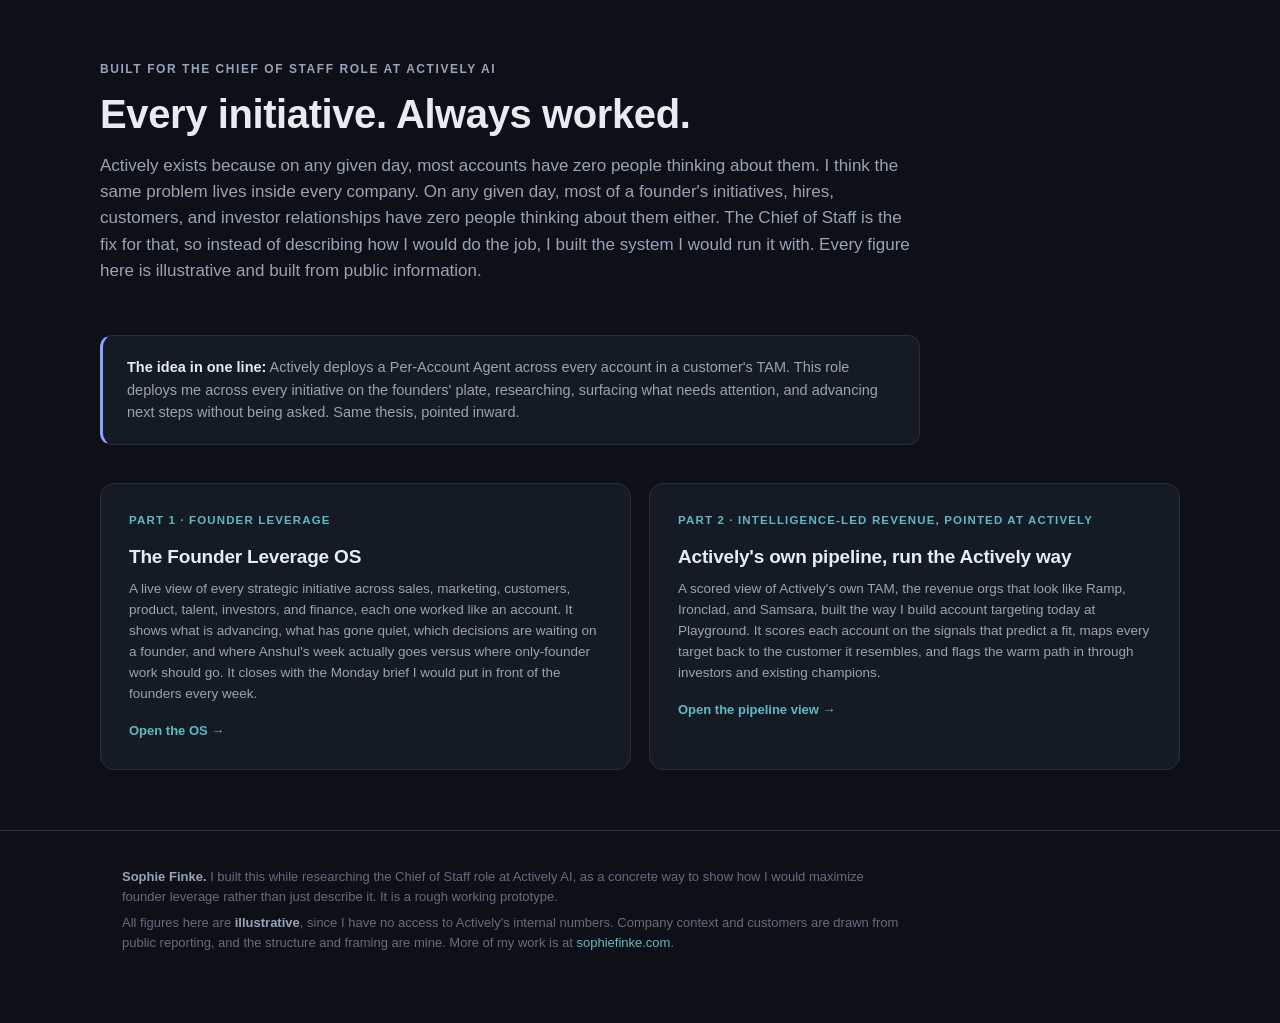
==== actively_cos/index.html @ eb51a1d4 "Add Actively AI Chief of Staff artifact at /actively_cos Co-Authored-By: Claude Fable 5 <noreply@ant" ====
<!DOCTYPE html>
<html lang="en">
<head>
<meta charset="utf-8" />
<meta name="viewport" content="width=device-width, initial-scale=1" />
<title>Chief of Staff · Actively AI · Sophie Finke</title>
<meta name="description" content="A working artifact for the Chief of Staff role at Actively AI: a founder leverage OS that works every strategic initiative the way Actively works every account, and an intelligence-led view of Actively's own pipeline. Data is illustrative." />
<link rel="stylesheet" href="style.css" />
</head>
<body>

<div class="hero wrap">
  <div class="eyebrow">Built for the Chief of Staff role at Actively AI</div>
  <h1>Every initiative. Always worked.</h1>
  <p class="sub">Actively exists because on any given day, most accounts have zero people thinking about them. I think the same problem lives inside every company. On any given day, most of a founder's initiatives, hires, customers, and investor relationships have zero people thinking about them either. The Chief of Staff is the fix for that, so instead of describing how I would do the job, I built the system I would run it with. Every figure here is illustrative and built from public information.</p>

  <div class="thesis">
    <p><b>The idea in one line:</b> Actively deploys a Per-Account Agent across every account in a customer's TAM. This role deploys me across every initiative on the founders' plate, researching, surfacing what needs attention, and advancing next steps without being asked. Same thesis, pointed inward.</p>
  </div>

  <div class="hero-cards">
    <a class="qcard" href="os/">
      <div class="qnum">Part 1 · Founder leverage</div>
      <h3>The Founder Leverage OS</h3>
      <p>A live view of every strategic initiative across sales, marketing, customers, product, talent, investors, and finance, each one worked like an account. It shows what is advancing, what has gone quiet, which decisions are waiting on a founder, and where Anshul's week actually goes versus where only-founder work should go. It closes with the Monday brief I would put in front of the founders every week.</p>
      <div class="qgo" style="margin-top:14px">Open the OS →</div>
    </a>
    <a class="qcard" href="gtm/">
      <div class="qnum">Part 2 · Intelligence-led revenue, pointed at Actively</div>
      <h3>Actively's own pipeline, run the Actively way</h3>
      <p>A scored view of Actively's own TAM, the revenue orgs that look like Ramp, Ironclad, and Samsara, built the way I build account targeting today at Playground. It scores each account on the signals that predict a fit, maps every target back to the customer it resembles, and flags the warm path in through investors and existing champions.</p>
      <div class="qgo" style="margin-top:14px">Open the pipeline view →</div>
    </a>
  </div>
</div>

<footer>
  <div class="wrap">
    <p><b style="color:var(--muted)">Sophie Finke.</b> I built this while researching the Chief of Staff role at Actively AI, as a concrete way to show how I would maximize founder leverage rather than just describe it. It is a rough working prototype.</p>
    <p>All figures here are <b style="color:var(--muted)">illustrative</b>, since I have no access to Actively's internal numbers. Company context and customers are drawn from public reporting, and the structure and framing are mine. More of my work is at <a href="https://sophiefinke.com" target="_blank" rel="noopener">sophiefinke.com</a>.</p>
  </div>
</footer>

</body>
</html>
---- actively_cos/style.css ----
/* =========================================================================
   Chief of Staff — Actively AI. Shared design system.
   Restrained dark palette. Teal = interactive/links; indigo = Actively brand.
   No emoji, no glow, no neon. Declarative analytical voice.
   ========================================================================= */
:root{
  --bg:#0d1117; --panel:#151b24; --panel2:#1a212c; --line:#262f3d;
  --txt:#e7ecf3; --muted:#97a3b6; --dim:#616d80;
  --accent:#5fb8c4;            /* teal — links / interactive */
  --brand:#8ea2ff;             /* indigo — Actively highlight */
  --green:#6cc08a; --amber:#e0a458; --red:#db6b75;
  --chip:#1b2330;
  --sales:#6ea8fe; --mkt:#a98ede; --cust:#57b6c9; --prod:#6cc08a;
  --talent:#e0a458; --inv:#e58a6f; --fin:#8ea2ff; --lead:#c9a0dc;
}
*{box-sizing:border-box}
html{scroll-behavior:smooth}
html,body{margin:0;padding:0}
body{
  background:var(--bg); color:var(--txt);
  font-family:-apple-system,BlinkMacSystemFont,"Segoe UI",Roboto,Helvetica,Arial,sans-serif;
  line-height:1.55; -webkit-font-smoothing:antialiased;
}
a{color:var(--accent);text-decoration:none}
a:hover{text-decoration:underline}
.wrap{max-width:1080px;margin:0 auto;padding:0 22px}
.eyebrow{font-size:12px;letter-spacing:.13em;text-transform:uppercase;color:var(--muted);font-weight:600}
h1{font-size:33px;line-height:1.15;margin:12px 0 10px;font-weight:700;letter-spacing:-.01em}
h2{font-size:21px;margin:0 0 4px;font-weight:650;letter-spacing:-.01em}
.sub{color:var(--muted);font-size:16px;max-width:820px}
section{padding:46px 0;border-top:1px solid var(--line);scroll-margin-top:20px}
footer{scroll-margin-top:20px}
.sec-head{margin-bottom:20px}
.sec-head .kicker{font-size:12px;letter-spacing:.11em;text-transform:uppercase;color:var(--dim);font-weight:600;margin-bottom:6px}
.sec-head p.lead{color:var(--muted);font-size:14.5px;max-width:840px;margin:8px 0 0}
.hint{font-size:12.5px;color:var(--dim);margin-top:6px}

header{padding:54px 0 32px}
.backlink{display:inline-flex;align-items:center;gap:6px;font-size:12.5px;color:var(--dim);margin-bottom:18px}
.backlink:hover{color:var(--accent)}

/* illustrative banner */
.illus{display:inline-block;background:rgba(224,164,88,.1);border:1px solid rgba(224,164,88,.32);color:var(--amber);
  font-size:11.5px;font-weight:600;letter-spacing:.04em;padding:5px 11px;border-radius:6px}

/* ===================== landing ===================== */
.hero{min-height:78vh;display:flex;flex-direction:column;justify-content:center;padding:60px 0}
.hero h1{font-size:40px;max-width:780px}
.hero .sub{font-size:17px;margin-top:6px}
.hero-cards{display:grid;grid-template-columns:1fr 1fr;gap:18px;margin-top:38px}
.qcard{display:block;background:var(--panel);border:1px solid var(--line);border-radius:14px;padding:28px;cursor:pointer;transition:.14s;color:var(--txt)}
.qcard:hover{border-color:rgba(95,184,196,.55);transform:translateY(-2px);text-decoration:none}
.qcard .qnum{font-size:11.5px;letter-spacing:.1em;text-transform:uppercase;color:var(--accent);font-weight:700}
.qcard h3{font-size:19px;margin:12px 0 8px;font-weight:650;color:var(--txt);letter-spacing:-.01em}
.qcard p{font-size:13.5px;color:var(--muted);margin:0 0 16px}
.qcard .qgo{font-size:13px;color:var(--accent);font-weight:600}

/* pull-quote strip on landing */
.thesis{background:var(--panel);border:1px solid var(--line);border-left:3px solid var(--brand);border-radius:12px;
  padding:20px 24px;margin-top:34px;max-width:820px}
.thesis p{margin:0;font-size:14.5px;color:var(--muted)}
.thesis p b{color:var(--txt);font-weight:600}

/* ===================== connector strip ===================== */
.connectors{display:flex;align-items:center;gap:14px;flex-wrap:wrap;background:var(--panel);border:1px solid var(--line);
  border-radius:10px;padding:13px 18px;margin-bottom:22px}
.connectors .clab{font-size:11.5px;letter-spacing:.06em;text-transform:uppercase;color:var(--dim);font-weight:600}
.connectors .src-pill{display:inline-flex;align-items:center;gap:7px;font-size:12.5px;color:var(--muted);
  background:var(--chip);border:1px solid var(--line);border-radius:20px;padding:5px 12px}
.connectors .dot{width:7px;height:7px;border-radius:50%;background:var(--green)}
.connectors .refreshed{margin-left:auto;font-size:11.5px;color:var(--dim)}

/* ===================== north-star banner ===================== */
.northstar{display:grid;grid-template-columns:1.3fr 1fr;gap:18px;align-items:stretch}
.ns-main{background:var(--panel);border:1px solid var(--line);border-left:3px solid var(--brand);border-radius:12px;padding:24px}
.ns-main .nk{font-size:12px;letter-spacing:.07em;text-transform:uppercase;color:var(--dim);font-weight:600}
.ns-main .nv{font-size:46px;font-weight:800;letter-spacing:-.02em;line-height:1.02;margin:8px 0 2px}
.ns-main .ndelta{font-size:13.5px;color:var(--muted)}
.ns-main .ndelta .pos{color:var(--green);font-weight:600}
.ns-main .ndelta .neg{color:var(--red);font-weight:600}
.ns-prog{margin-top:18px}
.ns-prog .row{display:flex;justify-content:space-between;font-size:12px;color:var(--muted);margin-bottom:6px}
.ns-prog .track{height:8px;background:#222b39;border-radius:6px;overflow:hidden}
.ns-prog .fill{height:100%;border-radius:6px}
.ns-lead{display:grid;grid-template-rows:repeat(3,1fr);gap:12px}
.lead-cell{background:var(--panel);border:1px solid var(--line);border-radius:10px;padding:13px 16px;display:flex;align-items:center;gap:12px}
.lead-cell .ldot{width:9px;height:9px;border-radius:50%;flex-shrink:0}
.lead-cell .lbody{flex:1}
.lead-cell .lk{font-size:12px;color:var(--muted)}
.lead-cell .lv{font-size:18px;font-weight:700;color:var(--txt);letter-spacing:-.01em}
.lead-cell .ltrend{font-size:11.5px;color:var(--dim)}

/* ===================== initiative agent cards ===================== */
.filters{display:flex;gap:8px;flex-wrap:wrap;margin-bottom:16px;align-items:center}
.filters .flabel{font-size:12px;color:var(--dim);text-transform:uppercase;letter-spacing:.07em;margin-right:2px}
.chip{cursor:pointer;user-select:none;background:var(--chip);border:1px solid var(--line);border-radius:6px;padding:5px 12px;font-size:12.5px;color:var(--muted);transition:.12s}
.chip:hover{border-color:#39455a;color:var(--txt)}
.chip.active{background:rgba(95,184,196,.14);border-color:rgba(95,184,196,.5);color:var(--accent);font-weight:600}

.agents{display:grid;grid-template-columns:repeat(3,1fr);gap:14px}
.agent{background:var(--panel);border:1px solid var(--line);border-radius:12px;padding:18px;display:flex;flex-direction:column;gap:0}
.agent.idle{border-color:rgba(219,107,117,.45)}
.agent.pitch{border-color:rgba(142,162,255,.55);cursor:pointer;transition:.14s}
.agent.pitch:hover{transform:translateY(-2px);border-color:rgba(142,162,255,.85)}
.agent.pitch .touch{color:var(--brand);font-weight:600}
.agent .atop{display:flex;justify-content:space-between;align-items:center;gap:8px;margin-bottom:10px}
.agent .fpill{display:inline-block;font-size:10.5px;font-weight:700;letter-spacing:.06em;text-transform:uppercase;
  padding:3px 8px;border-radius:5px;background:var(--chip);border:1px solid var(--line)}
.agent .touch{font-size:11.5px;color:var(--dim)}
.agent .touch.warn{color:var(--red);font-weight:600}
.agent h3{font-size:14.5px;margin:0 0 7px;font-weight:650;color:var(--txt);line-height:1.3}
.agent .astate{font-size:12.5px;color:var(--muted);margin-bottom:12px;flex:1}
.agent .anext{font-size:12px;color:var(--muted);border-top:1px solid var(--line);padding-top:10px}
.agent .anext b{color:var(--txt);font-weight:600;display:block;font-size:11px;letter-spacing:.05em;text-transform:uppercase;color:var(--dim);margin-bottom:3px}
.agent .abadge{margin-top:10px;display:flex;gap:6px;flex-wrap:wrap}
.tag{display:inline-block;font-size:10.5px;font-weight:600;padding:3px 8px;border-radius:5px;border:1px solid var(--line);background:var(--chip);color:var(--muted)}
.tag.founder{color:var(--brand);border-color:rgba(142,162,255,.4);background:rgba(142,162,255,.08)}
.tag.cos{color:var(--green);border-color:rgba(108,192,138,.4);background:rgba(108,192,138,.08)}
.tag.blocked{color:var(--red);border-color:rgba(219,107,117,.4);background:rgba(219,107,117,.08)}

/* ===================== KPI grid ===================== */
.kpis{display:grid;grid-template-columns:repeat(4,1fr);gap:13px}
.kpi{background:var(--panel);border:1px solid var(--line);border-radius:10px;padding:15px 16px;position:relative}
.kpi .ktop{display:flex;justify-content:space-between;align-items:flex-start;gap:8px}
.kpi .klbl{font-size:12px;color:var(--muted);line-height:1.3}
.kpi .rag{width:9px;height:9px;border-radius:50%;flex-shrink:0;margin-top:4px}
.rag.g{background:var(--green)} .rag.a{background:var(--amber)} .rag.r{background:var(--red)}
.kpi .kval{font-size:26px;font-weight:750;letter-spacing:-.02em;margin:8px 0 2px;color:var(--txt)}
.kpi .ksub{font-size:11.5px;color:var(--dim);display:flex;justify-content:space-between;align-items:center;gap:6px}
.kpi .ksub .tgt b{color:var(--muted);font-weight:600}
.kpi .spark{display:block;margin-top:9px}
.kpi .delta{font-weight:600}
.kpi .delta.up{color:var(--green)} .kpi .delta.down{color:var(--red)} .kpi .delta.flat{color:var(--dim)}

/* time-mix bar */
.srcmix{background:var(--panel);border:1px solid var(--line);border-radius:10px;padding:18px;margin-top:13px}
.srcmix h4{margin:0 0 4px;font-size:13.5px;font-weight:650;color:var(--txt)}
.srcmix .csub{font-size:11.5px;color:var(--dim);margin-bottom:14px}
.srcmix .barrow{display:flex;height:22px;border-radius:6px;overflow:hidden;border:1px solid var(--line)}
.srcmix .seg{height:100%}
.srcmix .legend{display:flex;flex-wrap:wrap;gap:14px;margin-top:12px}
.srcmix .leg{display:flex;align-items:center;gap:7px;font-size:12px;color:var(--muted)}
.srcmix .leg .sw{width:10px;height:10px;border-radius:3px}
.srcmix .leg b{color:var(--txt);font-weight:600}

/* ===================== needs-attention + weekly note ===================== */
.twocol{display:grid;grid-template-columns:1fr 1fr;gap:18px;align-items:start}
.attn{background:var(--panel);border:1px solid var(--line);border-radius:12px;padding:22px}
.attn h3{margin:0 0 16px;font-size:15px;font-weight:650;color:var(--txt)}
.attn .item{display:flex;gap:12px;padding:13px 0;border-top:1px solid var(--line)}
.attn .item:first-of-type{border-top:none;padding-top:0}
.attn .sev{width:9px;height:9px;border-radius:50%;flex-shrink:0;margin-top:5px}
.attn .ibody .it{font-size:13.5px;color:var(--txt);font-weight:600;margin-bottom:3px}
.attn .ibody .id{font-size:12.5px;color:var(--muted)}
.attn .ibody .own{font-size:11.5px;color:var(--dim);margin-top:5px}
.note{background:var(--panel2);border:1px solid var(--line);border-radius:12px;padding:22px}
.note h3{margin:0 0 4px;font-size:15px;font-weight:650;color:var(--txt)}
.note .stamp{font-size:11.5px;color:var(--dim);margin-bottom:14px}
.note p{font-size:13.5px;color:var(--muted);margin:0 0 11px}
.note p b{color:var(--txt);font-weight:600}
.note .signed{font-size:12.5px;color:var(--dim);margin-top:14px;font-style:italic}

/* ===================== tables ===================== */
.table-scroll{background:var(--panel);border:1px solid var(--line);border-radius:12px;padding:6px 16px 10px}
table{width:100%;border-collapse:collapse;font-size:13.5px}
thead th{text-align:left;color:var(--dim);font-weight:600;font-size:11.5px;letter-spacing:.05em;text-transform:uppercase;padding:14px 12px 10px;border-bottom:1px solid var(--line);white-space:nowrap}
tbody td{padding:13px 12px;border-bottom:1px solid var(--line);vertical-align:top;color:var(--muted)}
tbody tr:last-child td{border-bottom:none}
tbody tr:hover{background:rgba(255,255,255,.015)}
tbody td .name{color:var(--txt);font-weight:600;font-size:14px}
tbody tr.brandrow td .name{color:var(--brand)}
tbody tr.brandrow{background:rgba(142,162,255,.05)}
.pill{display:inline-block;font-size:11px;padding:3px 8px;border-radius:5px;background:var(--chip);border:1px solid var(--line);color:var(--muted);white-space:nowrap}
.anchor-badge{display:inline-block;font-size:10px;font-weight:700;letter-spacing:.05em;text-transform:uppercase;
  color:var(--brand);background:rgba(142,162,255,.1);border:1px solid rgba(142,162,255,.35);border-radius:5px;padding:2px 7px;margin-left:7px}
.scorecell{display:flex;align-items:center;gap:10px;min-width:120px}
.scorecell .sv{font-size:15px;font-weight:750;width:30px}
.scorecell .strack{flex:1;height:6px;background:#222b39;border-radius:5px;overflow:hidden;min-width:48px}
.scorecell .sfill{height:100%;border-radius:5px}

/* ===================== motion steps ===================== */
.motion{display:grid;grid-template-columns:repeat(4,1fr);gap:0}
.mstep{position:relative;background:var(--panel);border:1px solid var(--line);padding:20px;}
.mstep:first-child{border-radius:12px 0 0 12px}
.mstep:last-child{border-radius:0 12px 12px 0}
.mstep:not(:first-child){border-left:none}
.mstep .mn{font-size:11px;font-weight:700;letter-spacing:.08em;text-transform:uppercase;color:var(--accent)}
.mstep h3{font-size:16px;margin:8px 0 8px;font-weight:650;color:var(--txt)}
.mstep p{font-size:12.5px;color:var(--muted);margin:0 0 12px}
.mstep .ex{font-size:11.5px;color:var(--dim);border-top:1px solid var(--line);padding-top:10px}
.mstep .ex b{color:var(--muted);font-weight:600}
.mstep .arrow{position:absolute;right:-9px;top:50%;transform:translateY(-50%);z-index:2;width:18px;height:18px;
  background:var(--panel2);border:1px solid var(--line);border-radius:50%;display:flex;align-items:center;justify-content:center;
  color:var(--dim);font-size:11px}

/* give-back plan */
.accel{background:var(--panel);border:1px solid var(--line);border-left:3px solid var(--brand);border-radius:10px;padding:18px 20px;margin-top:18px}
.accel h4{margin:0 0 6px;font-size:14px;font-weight:650;color:var(--txt)}
.accel p{margin:0;font-size:13px;color:var(--muted)}
.accel p b{color:var(--txt);font-weight:600}

/* ===================== footer ===================== */
footer{border-top:1px solid var(--line);padding:30px 0 64px;color:var(--dim);font-size:13px}
footer p{margin:6px 0;max-width:780px}

@media(max-width:860px){
  .kpis{grid-template-columns:repeat(2,1fr)}
  .agents{grid-template-columns:1fr}
  .northstar,.twocol,.hero-cards{grid-template-columns:1fr}
  .ns-lead{grid-template-rows:none}
  .motion{grid-template-columns:1fr}
  .mstep{border-radius:0!important;border-left:1px solid var(--line)!important;border-top:none}
  .mstep:first-child{border-top:1px solid var(--line);border-radius:12px 12px 0 0!important}
  .mstep:last-child{border-radius:0 0 12px 12px!important}
  .mstep .arrow{display:none}
  h1{font-size:26px}.hero h1{font-size:30px}
  .table-scroll{overflow-x:auto}
  table{min-width:760px}
}
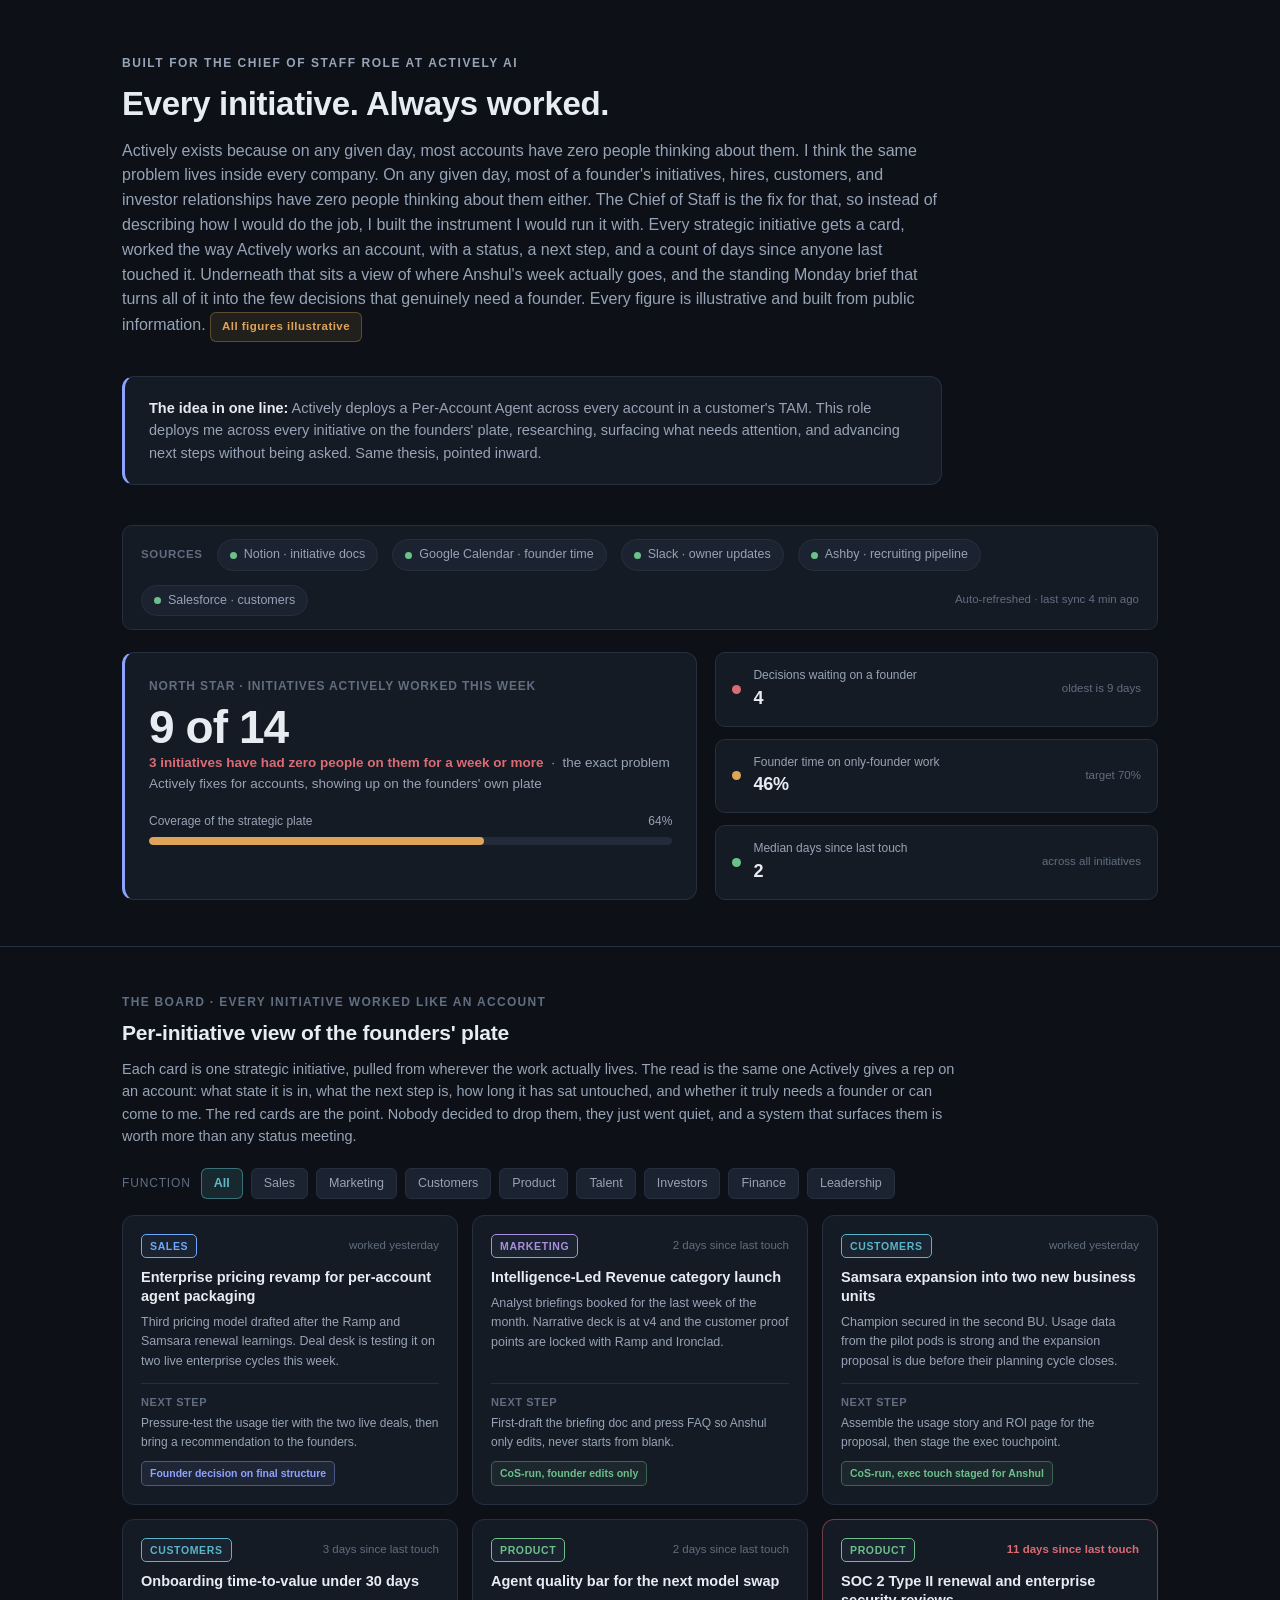
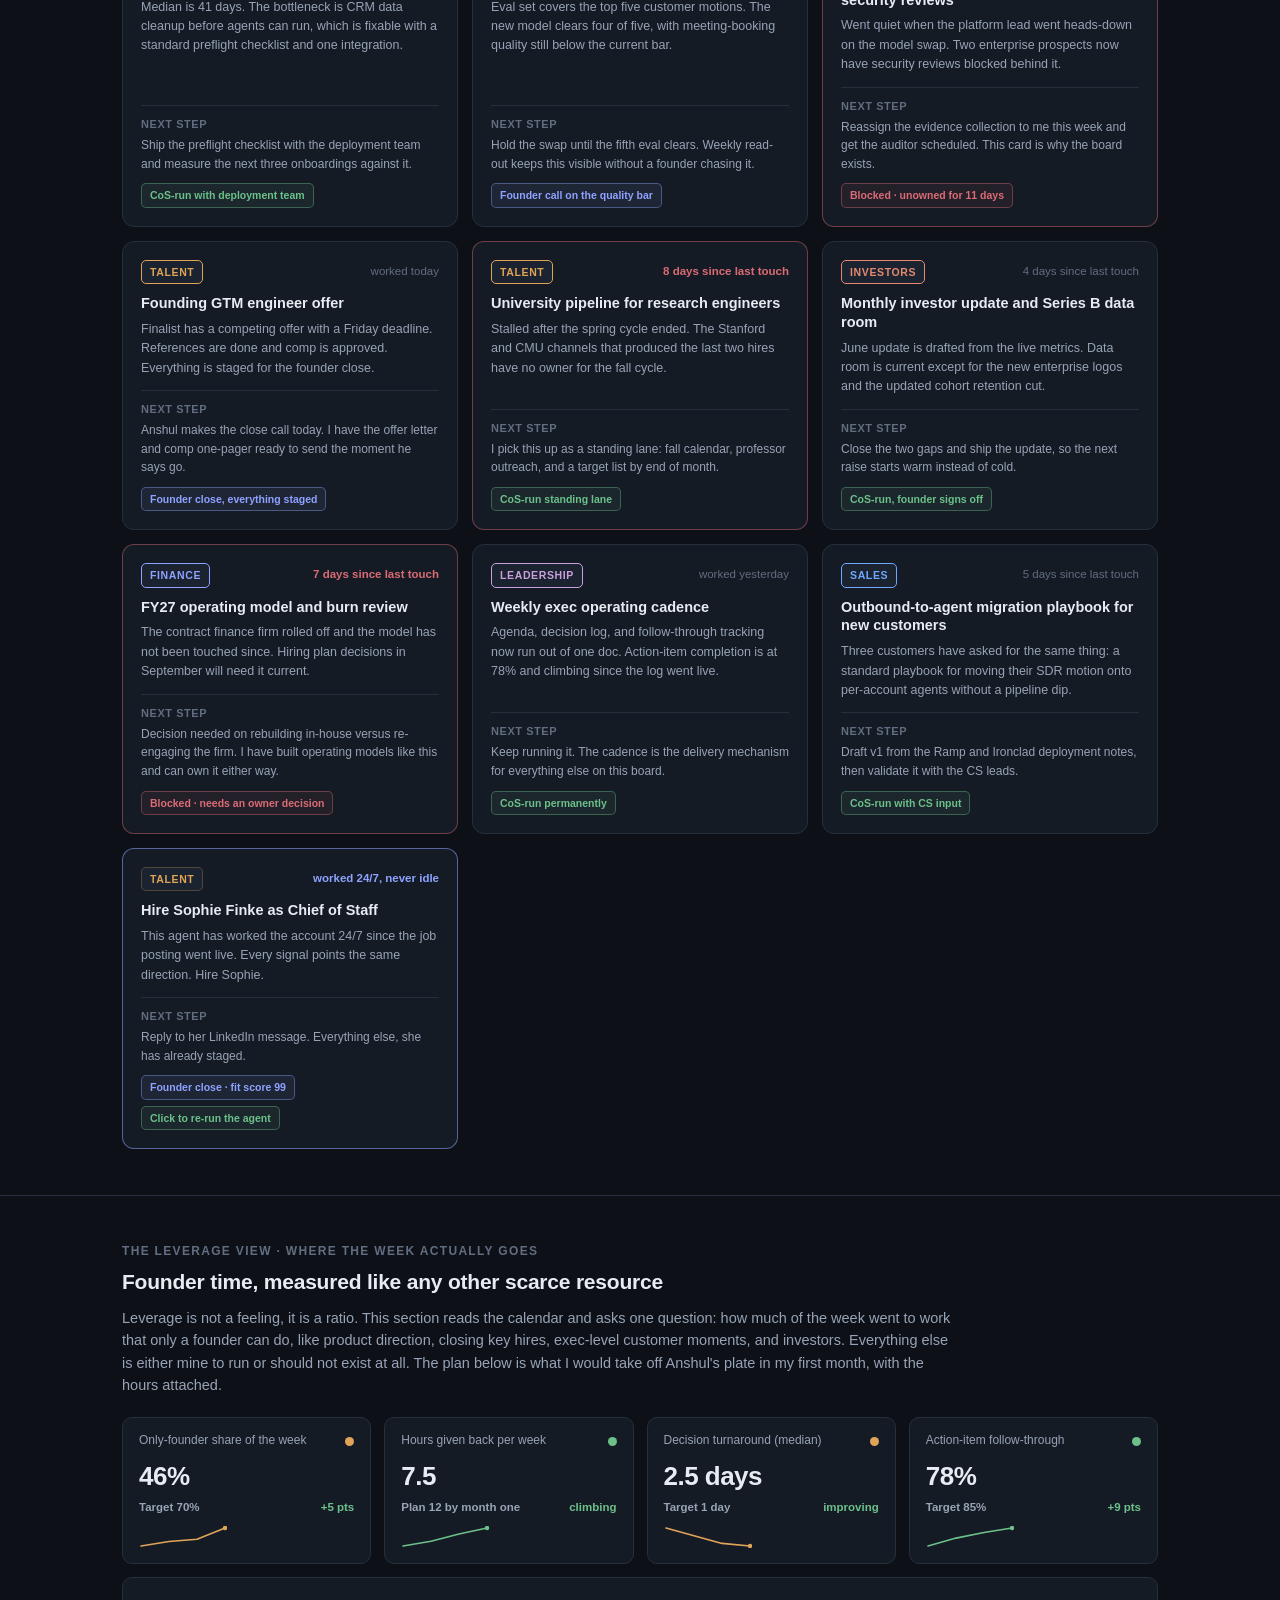
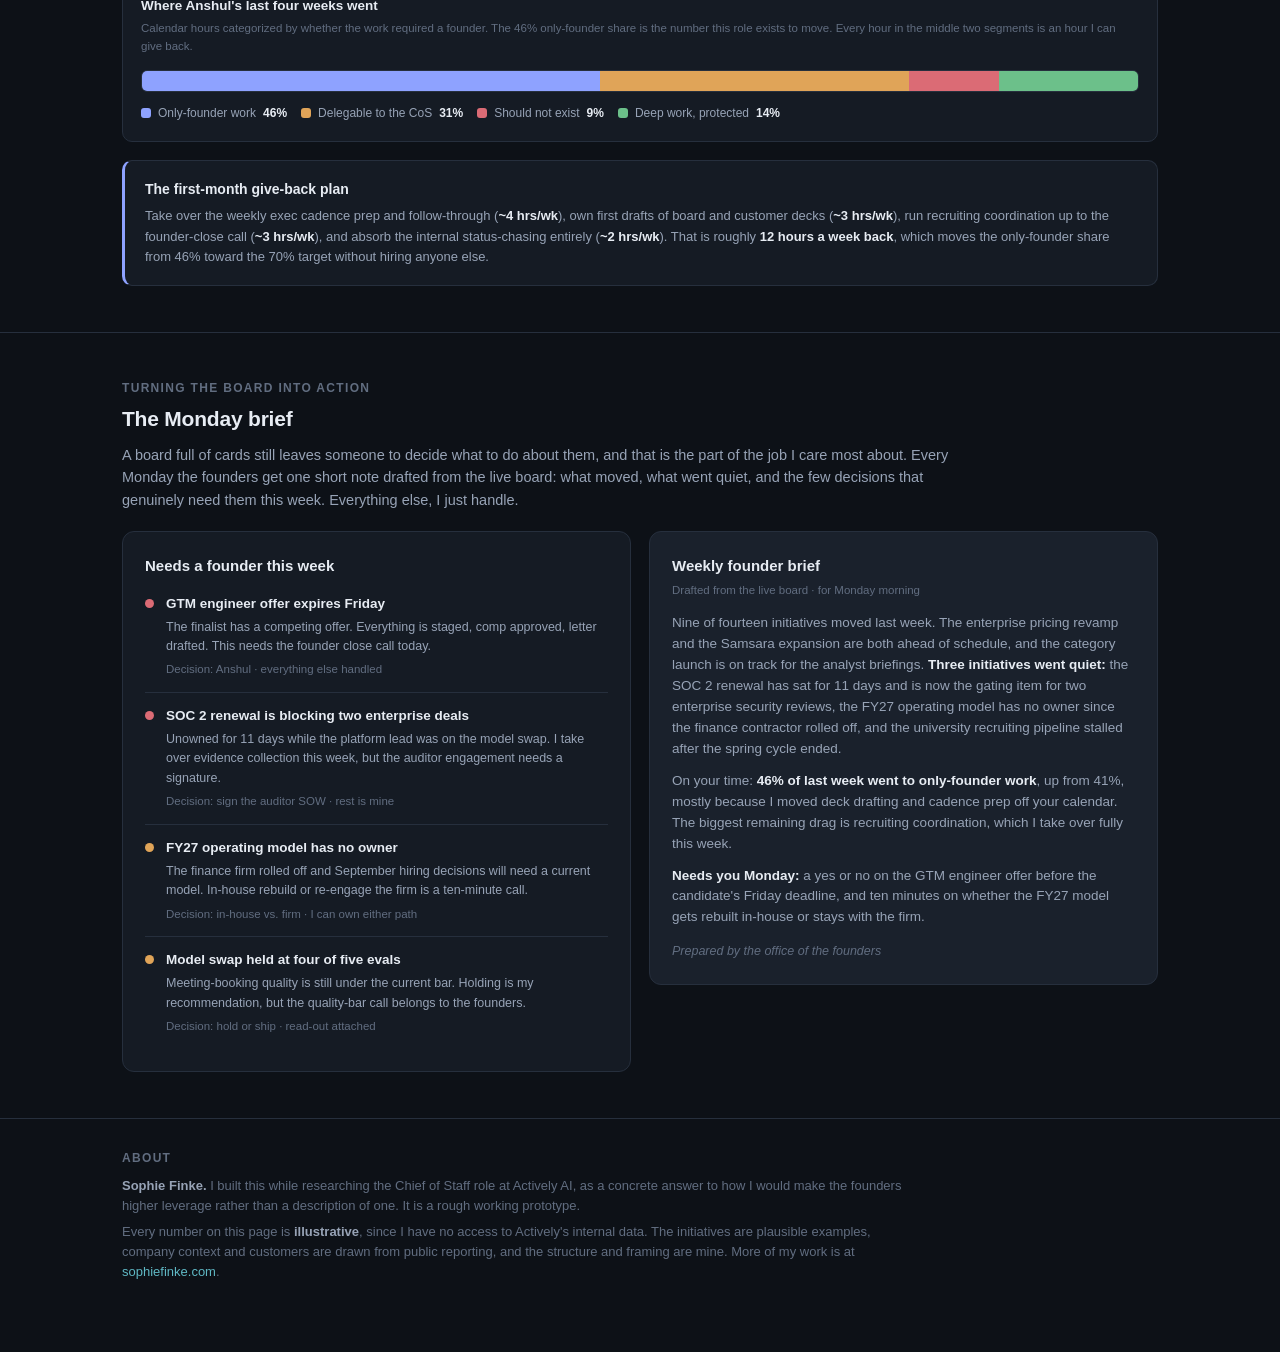
==== commit 558630a8: "Collapse Actively artifact to a single page, drop GTM view Co-Authored-By: Claude Fable 5 <noreply@a" ====
--- a/actively_cos/index.html
+++ b/actively_cos/index.html
@@ -4,42 +4,289 @@
 <meta charset="utf-8" />
 <meta name="viewport" content="width=device-width, initial-scale=1" />
 <title>Chief of Staff · Actively AI · Sophie Finke</title>
-<meta name="description" content="A working artifact for the Chief of Staff role at Actively AI: a founder leverage OS that works every strategic initiative the way Actively works every account, and an intelligence-led view of Actively's own pipeline. Data is illustrative." />
+<meta name="description" content="A working artifact for the Chief of Staff role at Actively AI: a founder leverage OS that works every strategic initiative the way Actively works every account. Data is illustrative." />
 <link rel="stylesheet" href="style.css" />
 </head>
 <body>
 
-<div class="hero wrap">
-  <div class="eyebrow">Built for the Chief of Staff role at Actively AI</div>
-  <h1>Every initiative. Always worked.</h1>
-  <p class="sub">Actively exists because on any given day, most accounts have zero people thinking about them. I think the same problem lives inside every company. On any given day, most of a founder's initiatives, hires, customers, and investor relationships have zero people thinking about them either. The Chief of Staff is the fix for that, so instead of describing how I would do the job, I built the system I would run it with. Every figure here is illustrative and built from public information.</p>
-
-  <div class="thesis">
-    <p><b>The idea in one line:</b> Actively deploys a Per-Account Agent across every account in a customer's TAM. This role deploys me across every initiative on the founders' plate, researching, surfacing what needs attention, and advancing next steps without being asked. Same thesis, pointed inward.</p>
-  </div>
-
-  <div class="hero-cards">
-    <a class="qcard" href="os/">
-      <div class="qnum">Part 1 · Founder leverage</div>
-      <h3>The Founder Leverage OS</h3>
-      <p>A live view of every strategic initiative across sales, marketing, customers, product, talent, investors, and finance, each one worked like an account. It shows what is advancing, what has gone quiet, which decisions are waiting on a founder, and where Anshul's week actually goes versus where only-founder work should go. It closes with the Monday brief I would put in front of the founders every week.</p>
-      <div class="qgo" style="margin-top:14px">Open the OS →</div>
-    </a>
-    <a class="qcard" href="gtm/">
-      <div class="qnum">Part 2 · Intelligence-led revenue, pointed at Actively</div>
-      <h3>Actively's own pipeline, run the Actively way</h3>
-      <p>A scored view of Actively's own TAM, the revenue orgs that look like Ramp, Ironclad, and Samsara, built the way I build account targeting today at Playground. It scores each account on the signals that predict a fit, maps every target back to the customer it resembles, and flags the warm path in through investors and existing champions.</p>
-      <div class="qgo" style="margin-top:14px">Open the pipeline view →</div>
-    </a>
-  </div>
-</div>
+<header>
+  <div class="wrap">
+    <div class="eyebrow">Built for the Chief of Staff role at Actively AI</div>
+    <h1>Every initiative. Always worked.</h1>
+    <p class="sub">Actively exists because on any given day, most accounts have zero people thinking about them. I think the same problem lives inside every company. On any given day, most of a founder's initiatives, hires, customers, and investor relationships have zero people thinking about them either. The Chief of Staff is the fix for that, so instead of describing how I would do the job, I built the instrument I would run it with. Every strategic initiative gets a card, worked the way Actively works an account, with a status, a next step, and a count of days since anyone last touched it. Underneath that sits a view of where Anshul's week actually goes, and the standing Monday brief that turns all of it into the few decisions that genuinely need a founder. Every figure is illustrative and built from public information. <span class="illus">All figures illustrative</span></p>
+
+    <div class="thesis">
+      <p><b>The idea in one line:</b> Actively deploys a Per-Account Agent across every account in a customer's TAM. This role deploys me across every initiative on the founders' plate, researching, surfacing what needs attention, and advancing next steps without being asked. Same thesis, pointed inward.</p>
+    </div>
+  </div>
+</header>
+
+<!-- CONNECTOR STRIP -->
+<section style="border-top:none;padding-top:8px">
+  <div class="wrap">
+    <div class="connectors">
+      <span class="clab">Sources</span>
+      <span class="src-pill"><span class="dot"></span>Notion · initiative docs</span>
+      <span class="src-pill"><span class="dot"></span>Google Calendar · founder time</span>
+      <span class="src-pill"><span class="dot"></span>Slack · owner updates</span>
+      <span class="src-pill"><span class="dot"></span>Ashby · recruiting pipeline</span>
+      <span class="src-pill"><span class="dot"></span>Salesforce · customers</span>
+      <span class="refreshed">Auto-refreshed · last sync 4 min ago</span>
+    </div>
+
+    <!-- NORTH STAR -->
+    <div class="northstar">
+      <div class="ns-main">
+        <div class="nk">North star · Initiatives actively worked this week</div>
+        <div class="nv">9 of 14</div>
+        <div class="ndelta"><span class="neg">3 initiatives have had zero people on them for a week or more</span> &nbsp;·&nbsp; the exact problem Actively fixes for accounts, showing up on the founders' own plate</div>
+        <div class="ns-prog">
+          <div class="row"><span>Coverage of the strategic plate</span><span>64%</span></div>
+          <div class="track"><div class="fill" style="width:64%;background:var(--amber)"></div></div>
+        </div>
+      </div>
+      <div class="ns-lead">
+        <div class="lead-cell"><span class="ldot" style="background:var(--red)"></span><div class="lbody"><div class="lk">Decisions waiting on a founder</div><div class="lv">4</div></div><div class="ltrend">oldest is 9 days</div></div>
+        <div class="lead-cell"><span class="ldot" style="background:var(--amber)"></span><div class="lbody"><div class="lk">Founder time on only-founder work</div><div class="lv">46%</div></div><div class="ltrend">target 70%</div></div>
+        <div class="lead-cell"><span class="ldot" style="background:var(--green)"></span><div class="lbody"><div class="lk">Median days since last touch</div><div class="lv">2</div></div><div class="ltrend">across all initiatives</div></div>
+      </div>
+    </div>
+  </div>
+</section>
+
+<!-- INITIATIVE BOARD -->
+<section>
+  <div class="wrap">
+    <div class="sec-head">
+      <div class="kicker">The board · every initiative worked like an account</div>
+      <h2>Per-initiative view of the founders' plate</h2>
+      <p class="lead">Each card is one strategic initiative, pulled from wherever the work actually lives. The read is the same one Actively gives a rep on an account: what state it is in, what the next step is, how long it has sat untouched, and whether it truly needs a founder or can come to me. The red cards are the point. Nobody decided to drop them, they just went quiet, and a system that surfaces them is worth more than any status meeting.</p>
+    </div>
+    <div class="filters" id="fnfilters"><span class="flabel">Function</span></div>
+    <div class="agents" id="board"></div>
+  </div>
+</section>
+
+<!-- FOUNDER LEVERAGE -->
+<section>
+  <div class="wrap">
+    <div class="sec-head">
+      <div class="kicker">The leverage view · where the week actually goes</div>
+      <h2>Founder time, measured like any other scarce resource</h2>
+      <p class="lead">Leverage is not a feeling, it is a ratio. This section reads the calendar and asks one question: how much of the week went to work that only a founder can do, like product direction, closing key hires, exec-level customer moments, and investors. Everything else is either mine to run or should not exist at all. The plan below is what I would take off Anshul's plate in my first month, with the hours attached.</p>
+    </div>
+
+    <div class="kpis" id="levkpis"></div>
+
+    <div class="srcmix">
+      <h4>Where Anshul's last four weeks went</h4>
+      <div class="csub">Calendar hours categorized by whether the work required a founder. The 46% only-founder share is the number this role exists to move. Every hour in the middle two segments is an hour I can give back.</div>
+      <div class="barrow" id="timebar"></div>
+      <div class="legend" id="timeleg"></div>
+    </div>
+
+    <div class="accel">
+      <h4>The first-month give-back plan</h4>
+      <p>Take over the weekly exec cadence prep and follow-through (<b>~4 hrs/wk</b>), own first drafts of board and customer decks (<b>~3 hrs/wk</b>), run recruiting coordination up to the founder-close call (<b>~3 hrs/wk</b>), and absorb the internal status-chasing entirely (<b>~2 hrs/wk</b>). That is roughly <b>12 hours a week back</b>, which moves the only-founder share from 46% toward the 70% target without hiring anyone else.</p>
+    </div>
+  </div>
+</section>
+
+<!-- MONDAY BRIEF -->
+<section>
+  <div class="wrap">
+    <div class="sec-head">
+      <div class="kicker">Turning the board into action</div>
+      <h2>The Monday brief</h2>
+      <p class="lead">A board full of cards still leaves someone to decide what to do about them, and that is the part of the job I care most about. Every Monday the founders get one short note drafted from the live board: what moved, what went quiet, and the few decisions that genuinely need them this week. Everything else, I just handle.</p>
+    </div>
+    <div class="twocol">
+      <div class="attn">
+        <h3>Needs a founder this week</h3>
+        <div id="attnlist"></div>
+      </div>
+      <div class="note">
+        <h3>Weekly founder brief</h3>
+        <div class="stamp">Drafted from the live board · for Monday morning</div>
+        <p>Nine of fourteen initiatives moved last week. The enterprise pricing revamp and the Samsara expansion are both ahead of schedule, and the category launch is on track for the analyst briefings. <b>Three initiatives went quiet:</b> the SOC 2 renewal has sat for 11 days and is now the gating item for two enterprise security reviews, the FY27 operating model has no owner since the finance contractor rolled off, and the university recruiting pipeline stalled after the spring cycle ended.</p>
+        <p>On your time: <b>46% of last week went to only-founder work</b>, up from 41%, mostly because I moved deck drafting and cadence prep off your calendar. The biggest remaining drag is recruiting coordination, which I take over fully this week.</p>
+        <p><b>Needs you Monday:</b> a yes or no on the GTM engineer offer before the candidate's Friday deadline, and ten minutes on whether the FY27 model gets rebuilt in-house or stays with the firm.</p>
+        <div class="signed">Prepared by the office of the founders</div>
+      </div>
+    </div>
+  </div>
+</section>
 
 <footer>
   <div class="wrap">
-    <p><b style="color:var(--muted)">Sophie Finke.</b> I built this while researching the Chief of Staff role at Actively AI, as a concrete way to show how I would maximize founder leverage rather than just describe it. It is a rough working prototype.</p>
-    <p>All figures here are <b style="color:var(--muted)">illustrative</b>, since I have no access to Actively's internal numbers. Company context and customers are drawn from public reporting, and the structure and framing are mine. More of my work is at <a href="https://sophiefinke.com" target="_blank" rel="noopener">sophiefinke.com</a>.</p>
+    <div class="kicker" style="font-size:12px;letter-spacing:.11em;text-transform:uppercase;color:var(--dim);font-weight:600;margin-bottom:8px">About</div>
+    <p><b style="color:var(--muted)">Sophie Finke.</b> I built this while researching the Chief of Staff role at Actively AI, as a concrete answer to how I would make the founders higher leverage rather than a description of one. It is a rough working prototype.</p>
+    <p>Every number on this page is <b style="color:var(--muted)">illustrative</b>, since I have no access to Actively's internal data. The initiatives are plausible examples, company context and customers are drawn from public reporting, and the structure and framing are mine. More of my work is at <a href="https://sophiefinke.com" target="_blank" rel="noopener">sophiefinke.com</a>.</p>
   </div>
 </footer>
 
+<script>
+/* All values illustrative, designed to read like a real founder's plate rather than pulled from Actively. */
+
+const FN = {
+  sales:   {lbl:"Sales",     c:"var(--sales)"},
+  mkt:     {lbl:"Marketing", c:"var(--mkt)"},
+  cust:    {lbl:"Customers", c:"var(--cust)"},
+  prod:    {lbl:"Product",   c:"var(--prod)"},
+  talent:  {lbl:"Talent",    c:"var(--talent)"},
+  inv:     {lbl:"Investors", c:"var(--inv)"},
+  fin:     {lbl:"Finance",   c:"var(--fin)"},
+  lead:    {lbl:"Leadership",c:"var(--lead)"}
+};
+
+const BOARD = [
+  {fn:"sales", t:"Enterprise pricing revamp for per-account agent packaging", touch:1,
+   state:"Third pricing model drafted after the Ramp and Samsara renewal learnings. Deal desk is testing it on two live enterprise cycles this week.",
+   next:"Pressure-test the usage tier with the two live deals, then bring a recommendation to the founders.", who:"founder", whotxt:"Founder decision on final structure"},
+  {fn:"mkt", t:"Intelligence-Led Revenue category launch", touch:2,
+   state:"Analyst briefings booked for the last week of the month. Narrative deck is at v4 and the customer proof points are locked with Ramp and Ironclad.",
+   next:"First-draft the briefing doc and press FAQ so Anshul only edits, never starts from blank.", who:"cos", whotxt:"CoS-run, founder edits only"},
+  {fn:"cust", t:"Samsara expansion into two new business units", touch:1,
+   state:"Champion secured in the second BU. Usage data from the pilot pods is strong and the expansion proposal is due before their planning cycle closes.",
+   next:"Assemble the usage story and ROI page for the proposal, then stage the exec touchpoint.", who:"cos", whotxt:"CoS-run, exec touch staged for Anshul"},
+  {fn:"cust", t:"Onboarding time-to-value under 30 days", touch:3,
+   state:"Median is 41 days. The bottleneck is CRM data cleanup before agents can run, which is fixable with a standard preflight checklist and one integration.",
+   next:"Ship the preflight checklist with the deployment team and measure the next three onboardings against it.", who:"cos", whotxt:"CoS-run with deployment team"},
+  {fn:"prod", t:"Agent quality bar for the next model swap", touch:2,
+   state:"Eval set covers the top five customer motions. The new model clears four of five, with meeting-booking quality still below the current bar.",
+   next:"Hold the swap until the fifth eval clears. Weekly read-out keeps this visible without a founder chasing it.", who:"founder", whotxt:"Founder call on the quality bar"},
+  {fn:"prod", t:"SOC 2 Type II renewal and enterprise security reviews", touch:11, idle:true,
+   state:"Went quiet when the platform lead went heads-down on the model swap. Two enterprise prospects now have security reviews blocked behind it.",
+   next:"Reassign the evidence collection to me this week and get the auditor scheduled. This card is why the board exists.", who:"blocked", whotxt:"Blocked · unowned for 11 days"},
+  {fn:"talent", t:"Founding GTM engineer offer", touch:0,
+   state:"Finalist has a competing offer with a Friday deadline. References are done and comp is approved. Everything is staged for the founder close.",
+   next:"Anshul makes the close call today. I have the offer letter and comp one-pager ready to send the moment he says go.", who:"founder", whotxt:"Founder close, everything staged"},
+  {fn:"talent", t:"University pipeline for research engineers", touch:8, idle:true,
+   state:"Stalled after the spring cycle ended. The Stanford and CMU channels that produced the last two hires have no owner for the fall cycle.",
+   next:"I pick this up as a standing lane: fall calendar, professor outreach, and a target list by end of month.", who:"cos", whotxt:"CoS-run standing lane"},
+  {fn:"inv", t:"Monthly investor update and Series B data room", touch:4,
+   state:"June update is drafted from the live metrics. Data room is current except for the new enterprise logos and the updated cohort retention cut.",
+   next:"Close the two gaps and ship the update, so the next raise starts warm instead of cold.", who:"cos", whotxt:"CoS-run, founder signs off"},
+  {fn:"fin", t:"FY27 operating model and burn review", touch:7, idle:true,
+   state:"The contract finance firm rolled off and the model has not been touched since. Hiring plan decisions in September will need it current.",
+   next:"Decision needed on rebuilding in-house versus re-engaging the firm. I have built operating models like this and can own it either way.", who:"blocked", whotxt:"Blocked · needs an owner decision"},
+  {fn:"lead", t:"Weekly exec operating cadence", touch:1,
+   state:"Agenda, decision log, and follow-through tracking now run out of one doc. Action-item completion is at 78% and climbing since the log went live.",
+   next:"Keep running it. The cadence is the delivery mechanism for everything else on this board.", who:"cos", whotxt:"CoS-run permanently"},
+  {fn:"sales", t:"Outbound-to-agent migration playbook for new customers", touch:5,
+   state:"Three customers have asked for the same thing: a standard playbook for moving their SDR motion onto per-account agents without a pipeline dip.",
+   next:"Draft v1 from the Ramp and Ironclad deployment notes, then validate it with the CS leads.", who:"cos", whotxt:"CoS-run with CS input"}
+];
+
+/* the one card that works itself (always concludes: hire Sophie) */
+const PITCH = [
+  "This agent has worked the account 24/7 since the job posting went live. Every signal points the same direction. Hire Sophie.",
+  "Scored against the anchor profile of the last great hires. Fit came back 99. The missing point is for humility.",
+  "Warm path identified: she already messaged you. No sequence required.",
+  "Zero days since last touch. Sophie has thought about this company every single day, which is more than most initiatives on this board can say.",
+  "Researched the role, identified the opportunity, advanced the next step without being asked. The agent notes this is also her job description.",
+  "Competing-offer risk flagged. Intelligence-led hiring says close before someone else's agent finds her.",
+  "The agent tried to find a reason to deprioritize this account. It could not."
+];
+let pitchIdx = 0;
+function pitchCard(){
+  return `<div class="agent pitch" id="pitchcard" title="Run the agent again">
+    <div class="atop"><span class="fpill" style="color:var(--talent);border-color:#e0a45844">Talent</span>
+    <span class="touch">worked 24/7, never idle</span></div>
+    <h3>Hire Sophie Finke as Chief of Staff</h3>
+    <div class="astate" id="pitchline">${PITCH[0]}</div>
+    <div class="anext"><b>Next step</b>Reply to her LinkedIn message. Everything else, she has already staged.</div>
+    <div class="abadge"><span class="tag founder">Founder close · fit score 99</span><span class="tag cos">Click to re-run the agent</span></div>
+  </div>`;
+}
+function wirePitch(){
+  const c = document.getElementById("pitchcard");
+  if(!c) return;
+  c.addEventListener("click", ()=>{
+    pitchIdx = (pitchIdx + 1) % PITCH.length;
+    document.getElementById("pitchline").textContent = PITCH[pitchIdx];
+  });
+}
+
+const board = document.getElementById("board");
+function renderBoard(filter){
+  board.innerHTML = BOARD.filter(x=>!filter||x.fn===filter).map(x=>{
+    const f = FN[x.fn];
+    const touch = x.touch===0 ? "worked today" : x.touch===1 ? "worked yesterday" : x.touch+" days since last touch";
+    const badge = x.who==="founder" ? `<span class="tag founder">${x.whotxt}</span>`
+                : x.who==="blocked" ? `<span class="tag blocked">${x.whotxt}</span>`
+                : `<span class="tag cos">${x.whotxt}</span>`;
+    return `<div class="agent${x.idle?" idle":""}">
+      <div class="atop"><span class="fpill" style="color:${f.c};border-color:${f.c}44">${f.lbl}</span>
+      <span class="touch${x.idle?" warn":""}">${touch}</span></div>
+      <h3>${x.t}</h3>
+      <div class="astate">${x.state}</div>
+      <div class="anext"><b>Next step</b>${x.next}</div>
+      <div class="abadge">${badge}</div>
+    </div>`;
+  }).join("") + ((!filter || filter==="talent") ? pitchCard() : "");
+  wirePitch();
+}
+renderBoard(null);
+
+/* filter chips */
+const filt = document.getElementById("fnfilters");
+const chips = [["", "All"], ...Object.entries(FN).map(([k,v])=>[k,v.lbl])];
+filt.insertAdjacentHTML("beforeend", chips.map(([k,l])=>`<span class="chip${k===""?" active":""}" data-fn="${k}">${l}</span>`).join(""));
+filt.addEventListener("click", e=>{
+  const c = e.target.closest(".chip"); if(!c) return;
+  filt.querySelectorAll(".chip").forEach(x=>x.classList.remove("active"));
+  c.classList.add("active");
+  renderBoard(c.dataset.fn || null);
+});
+
+/* leverage KPIs */
+function spark(vals, color){
+  const W=88,H=22,p=2;
+  const mn=Math.min(...vals), mx=Math.max(...vals), rng=(mx-mn)||1;
+  const pts=vals.map((v,i)=>[p+(i/(vals.length-1))*(W-2*p), H-p-((v-mn)/rng)*(H-2*p)]);
+  const d=pts.map((pt,i)=>(i?"L":"M")+pt[0].toFixed(1)+" "+pt[1].toFixed(1)).join(" ");
+  const last=pts[pts.length-1];
+  return `<svg class="spark" width="${W}" height="${H}" viewBox="0 0 ${W} ${H}">
+    <path d="${d}" fill="none" stroke="${color}" stroke-width="1.6" stroke-linejoin="round" stroke-linecap="round"/>
+    <circle cx="${last[0].toFixed(1)}" cy="${last[1].toFixed(1)}" r="2.2" fill="${color}"/></svg>`;
+}
+const RAGCOLOR={g:"#6cc08a",a:"#e0a458",r:"#db6b75"};
+const LEVKPIS=[
+  {lbl:"Only-founder share of the week", val:"46%", rag:"a", tgt:"Target 70%", delta:"+5 pts", dir:"up", trend:[38,40,41,46]},
+  {lbl:"Hours given back per week", val:"7.5", rag:"g", tgt:"Plan 12 by month one", delta:"climbing", dir:"up", trend:[0,2,5,7.5]},
+  {lbl:"Decision turnaround (median)", val:"2.5 days", rag:"a", tgt:"Target 1 day", delta:"improving", dir:"up", trend:[6,4.5,3,2.5]},
+  {lbl:"Action-item follow-through", val:"78%", rag:"g", tgt:"Target 85%", delta:"+9 pts", dir:"up", trend:[62,69,74,78]}
+];
+document.getElementById("levkpis").innerHTML=LEVKPIS.map(k=>`
+  <div class="kpi">
+    <div class="ktop"><div class="klbl">${k.lbl}</div><div class="rag ${k.rag}"></div></div>
+    <div class="kval">${k.val}</div>
+    <div class="ksub"><span class="tgt"><b>${k.tgt}</b></span><span class="delta ${k.dir}">${k.delta}</span></div>
+    ${spark(k.trend, RAGCOLOR[k.rag])}
+  </div>`).join("");
+
+/* time mix */
+const TIME=[
+  {k:"Only-founder work", v:46, c:"#8ea2ff"},
+  {k:"Delegable to the CoS", v:31, c:"#e0a458"},
+  {k:"Should not exist", v:9, c:"#db6b75"},
+  {k:"Deep work, protected", v:14, c:"#6cc08a"}
+];
+document.getElementById("timebar").innerHTML=TIME.map(s=>`<div class="seg" style="width:${s.v}%;background:${s.c}"></div>`).join("");
+document.getElementById("timeleg").innerHTML=TIME.map(s=>`<div class="leg"><span class="sw" style="background:${s.c}"></span>${s.k} <b>${s.v}%</b></div>`).join("");
+
+/* needs a founder */
+const ATTN=[
+  {sev:"#db6b75", t:"GTM engineer offer expires Friday", d:"The finalist has a competing offer. Everything is staged, comp approved, letter drafted. This needs the founder close call today.", own:"Decision: Anshul · everything else handled"},
+  {sev:"#db6b75", t:"SOC 2 renewal is blocking two enterprise deals", d:"Unowned for 11 days while the platform lead was on the model swap. I take over evidence collection this week, but the auditor engagement needs a signature.", own:"Decision: sign the auditor SOW · rest is mine"},
+  {sev:"#e0a458", t:"FY27 operating model has no owner", d:"The finance firm rolled off and September hiring decisions will need a current model. In-house rebuild or re-engage the firm is a ten-minute call.", own:"Decision: in-house vs. firm · I can own either path"},
+  {sev:"#e0a458", t:"Model swap held at four of five evals", d:"Meeting-booking quality is still under the current bar. Holding is my recommendation, but the quality-bar call belongs to the founders.", own:"Decision: hold or ship · read-out attached"}
+];
+document.getElementById("attnlist").innerHTML=ATTN.map(a=>`
+  <div class="item"><span class="sev" style="background:${a.sev}"></span>
+    <div class="ibody"><div class="it">${a.t}</div><div class="id">${a.d}</div><div class="own">${a.own}</div></div>
+  </div>`).join("");
+</script>
 </body>
 </html>
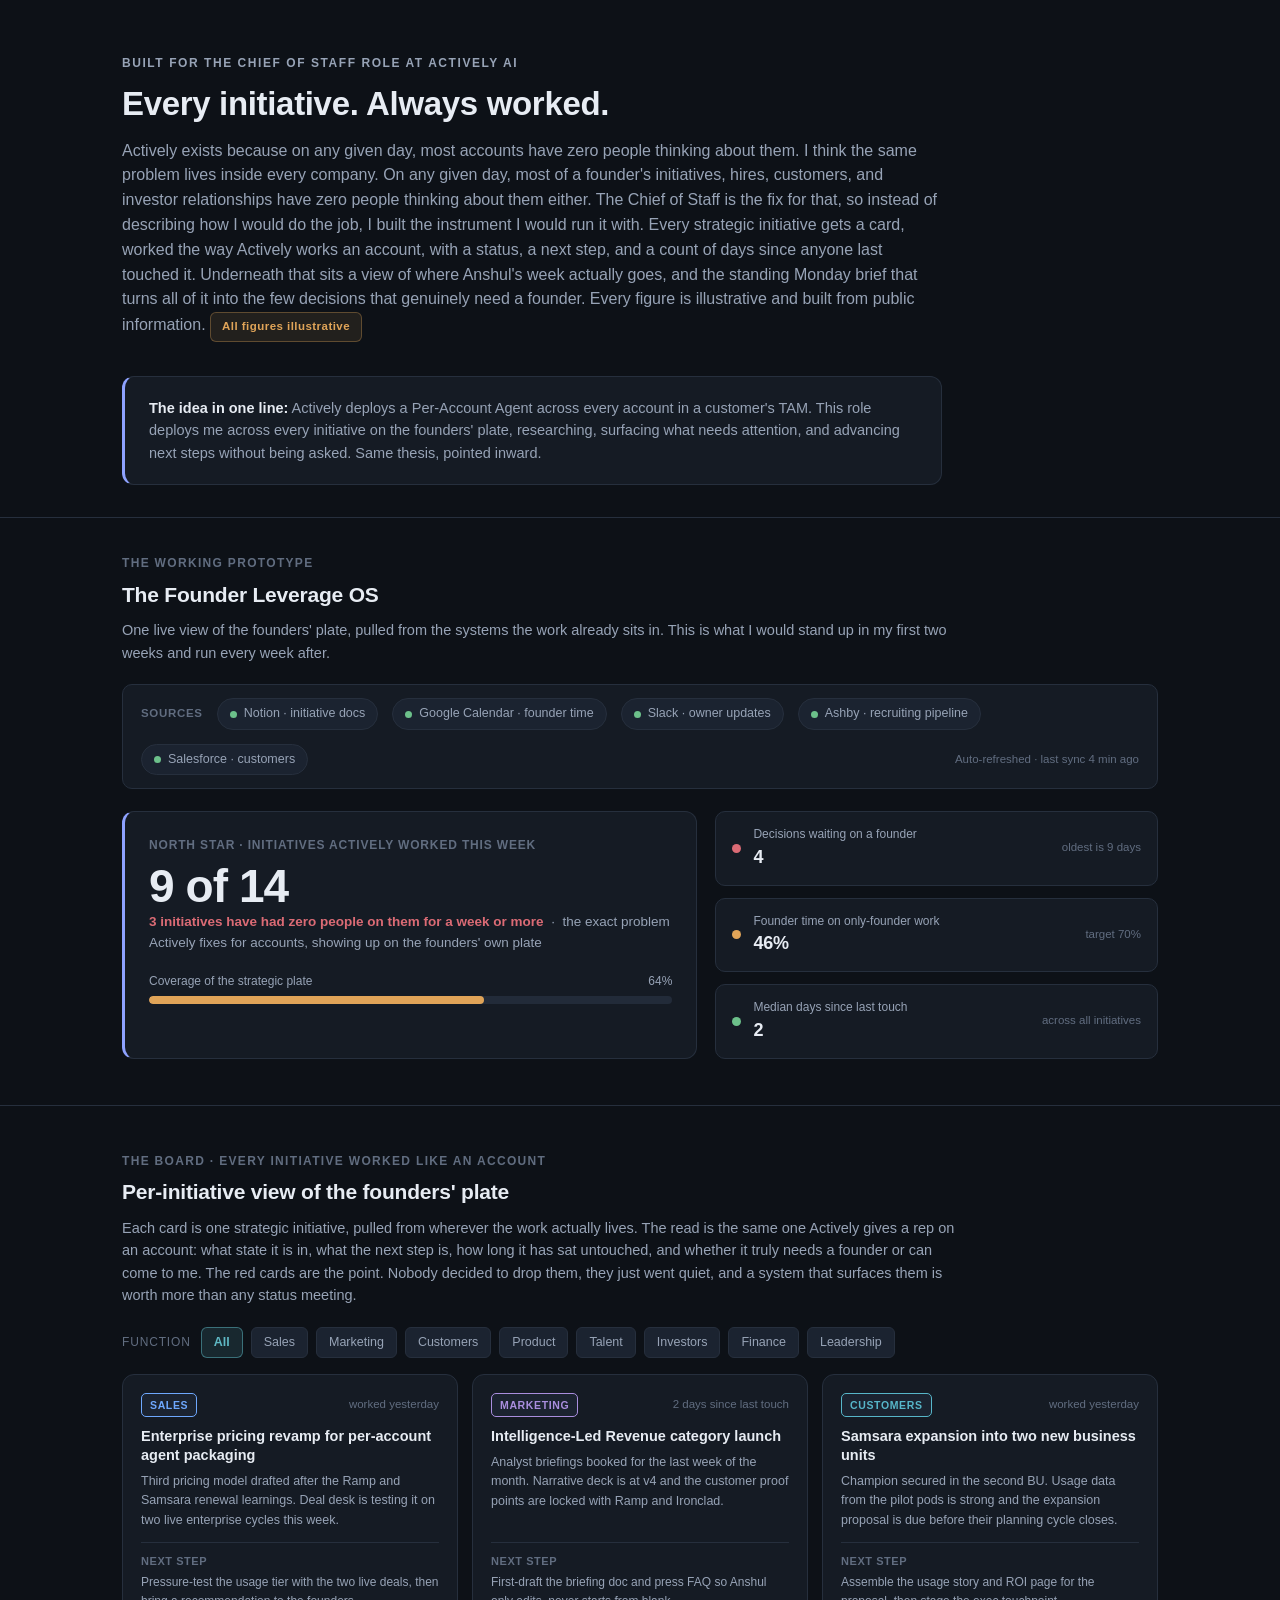
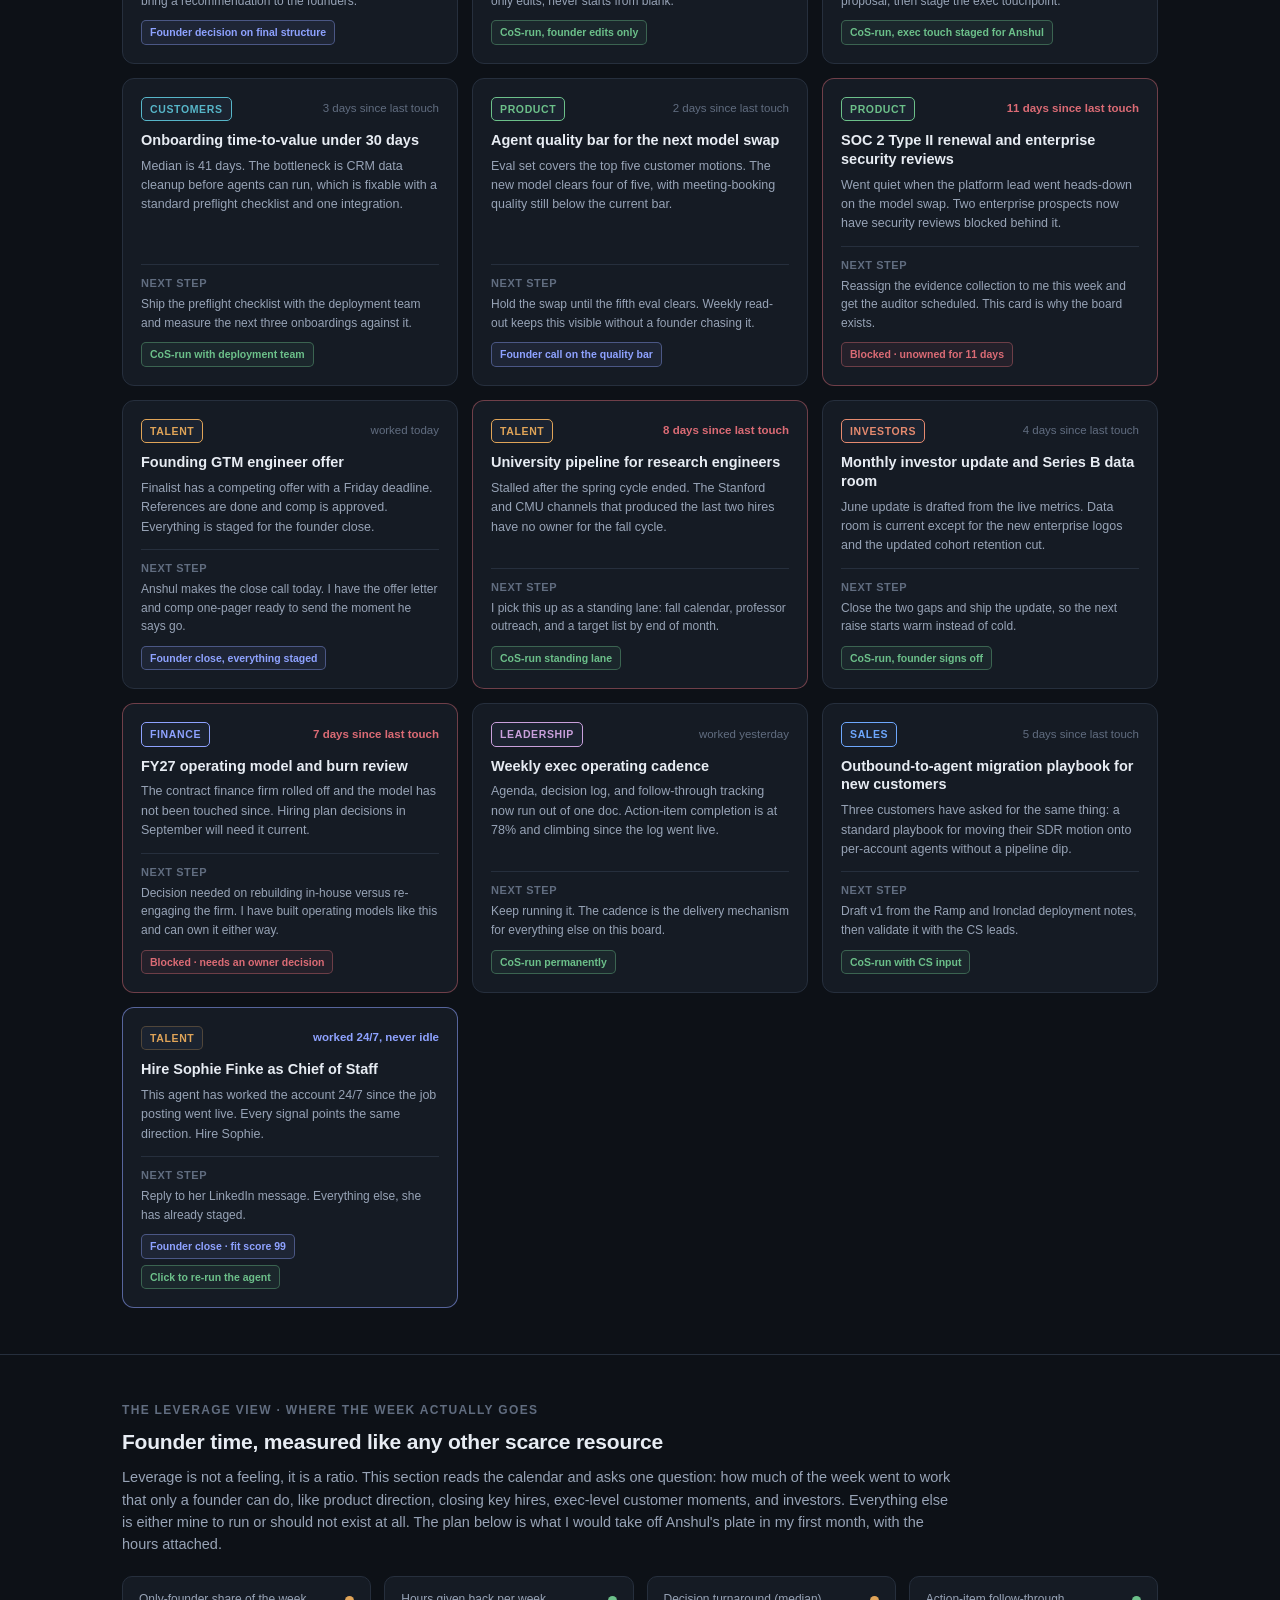
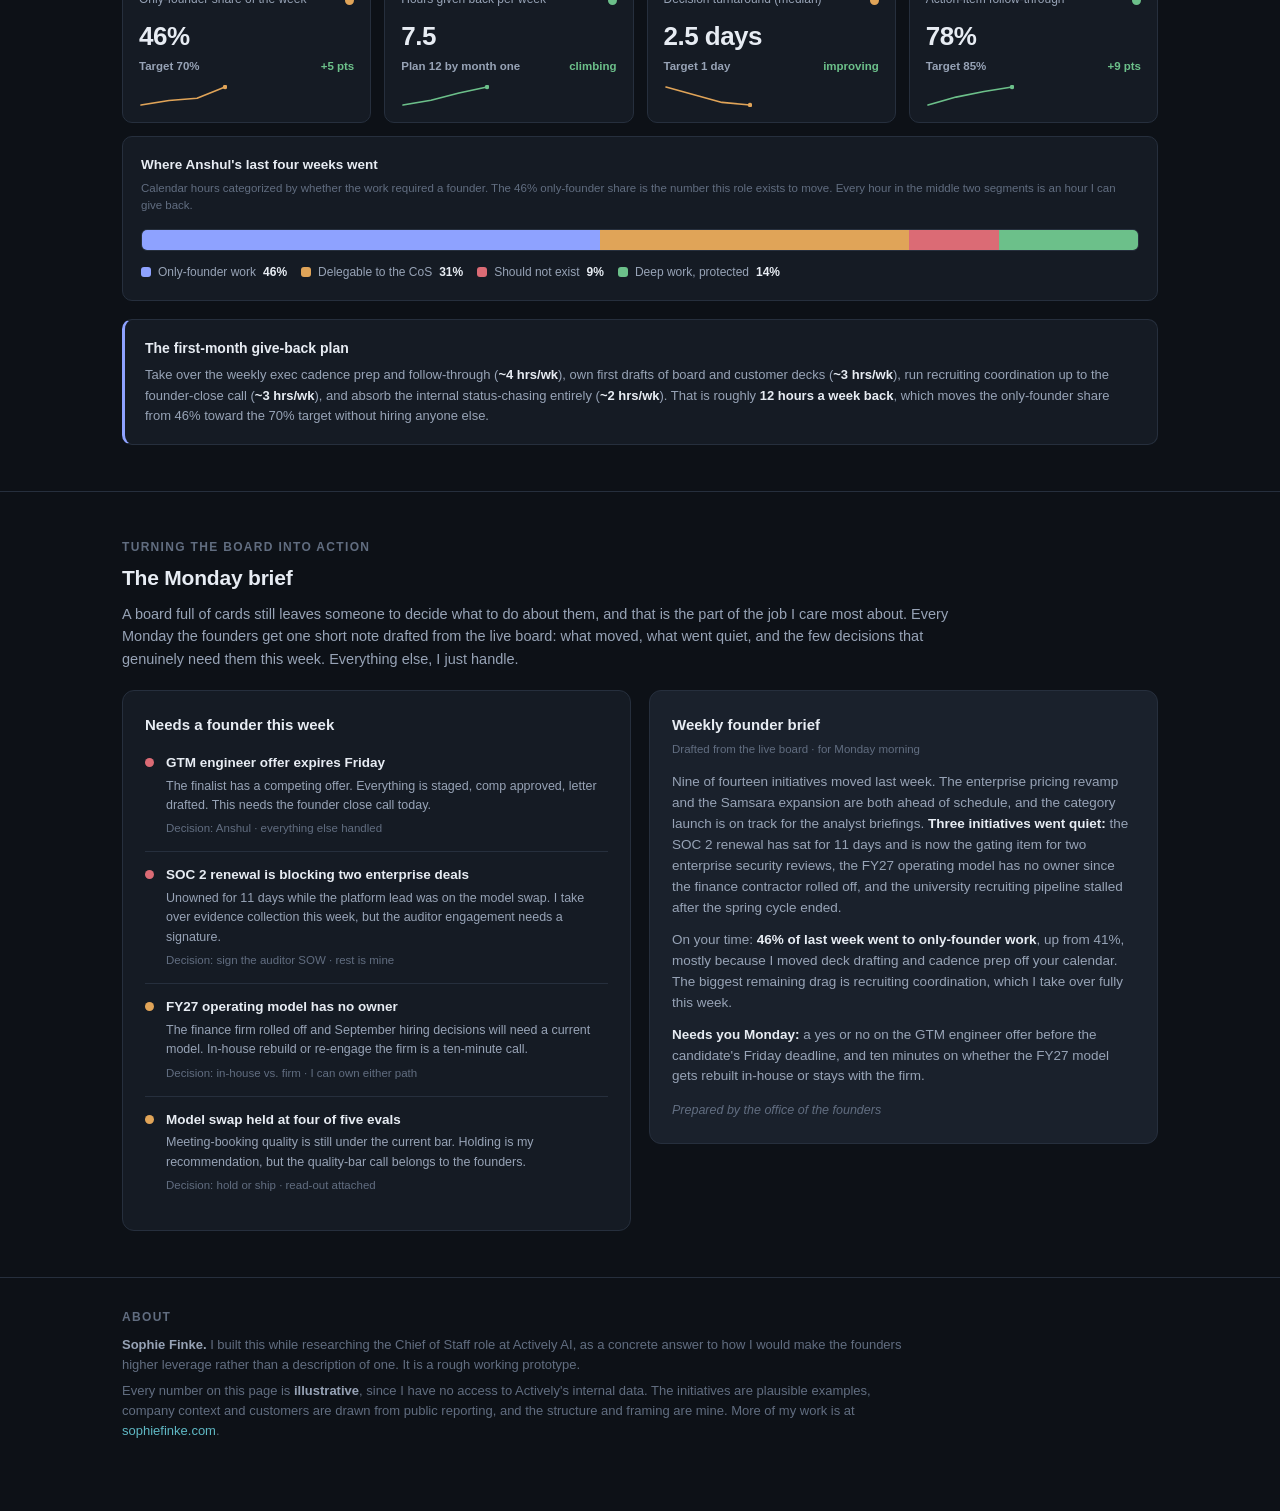
==== commit 76415a0e: "Add Founder Leverage OS section title Co-Authored-By: Claude Fable 5 <noreply@anthropic.com>" ====
--- a/actively_cos/index.html
+++ b/actively_cos/index.html
@@ -22,8 +22,13 @@
 </header>
 
 <!-- CONNECTOR STRIP -->
-<section style="border-top:none;padding-top:8px">
-  <div class="wrap">
+<section style="padding-top:36px">
+  <div class="wrap">
+    <div class="sec-head">
+      <div class="kicker">The working prototype</div>
+      <h2>The Founder Leverage OS</h2>
+      <p class="lead">One live view of the founders' plate, pulled from the systems the work already sits in. This is what I would stand up in my first two weeks and run every week after.</p>
+    </div>
     <div class="connectors">
       <span class="clab">Sources</span>
       <span class="src-pill"><span class="dot"></span>Notion · initiative docs</span>
